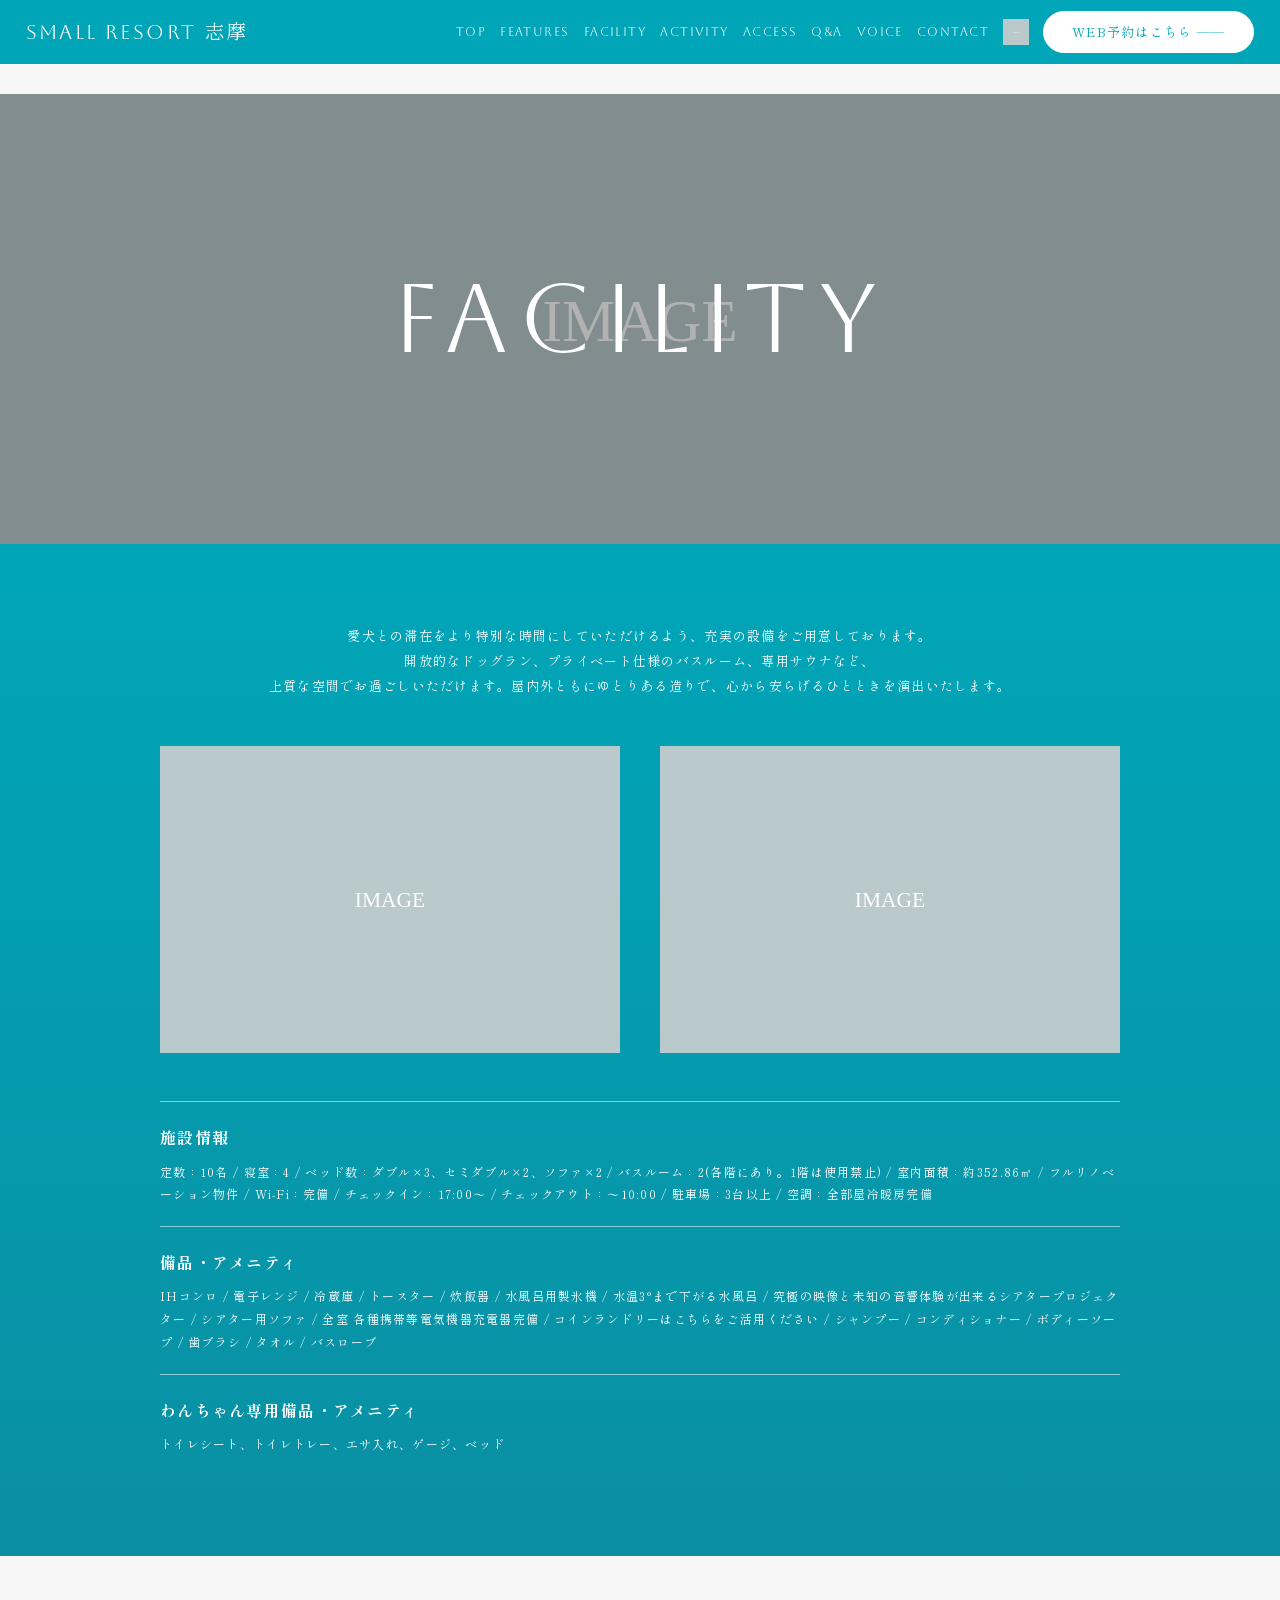
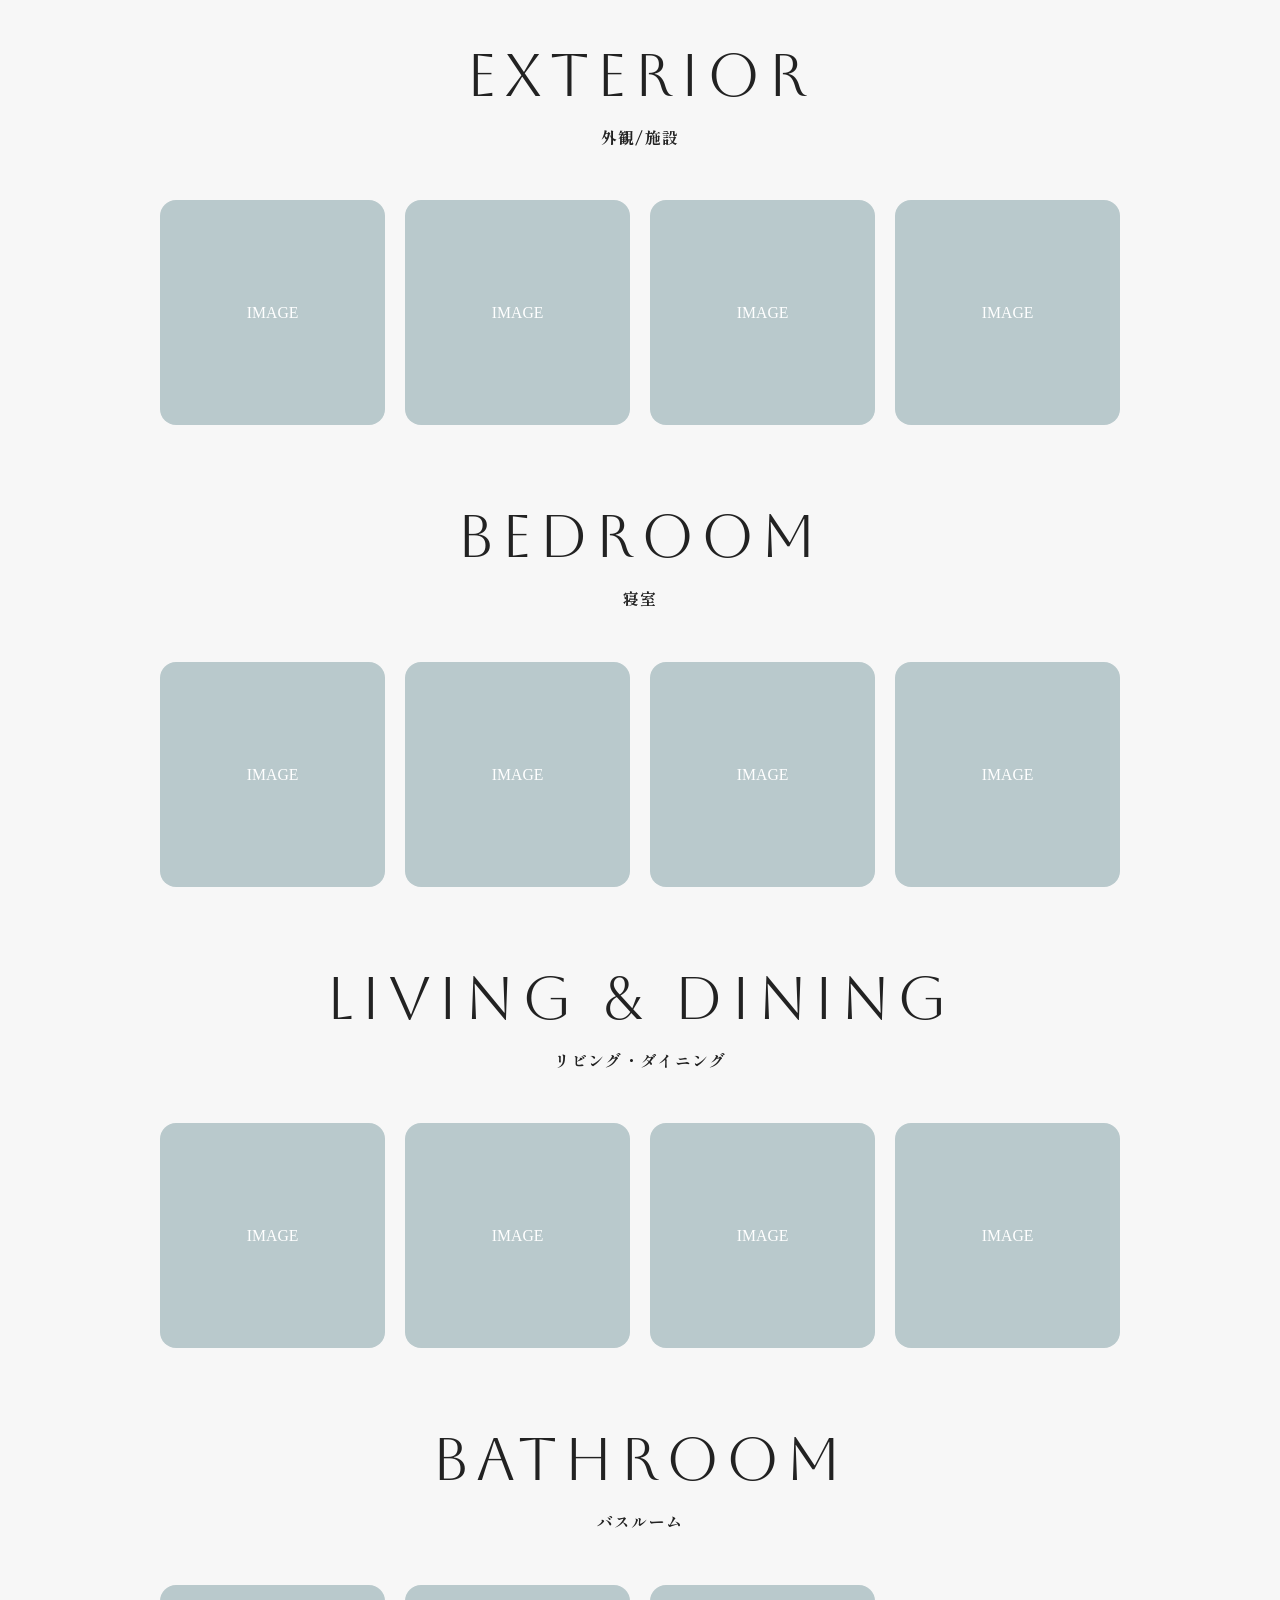
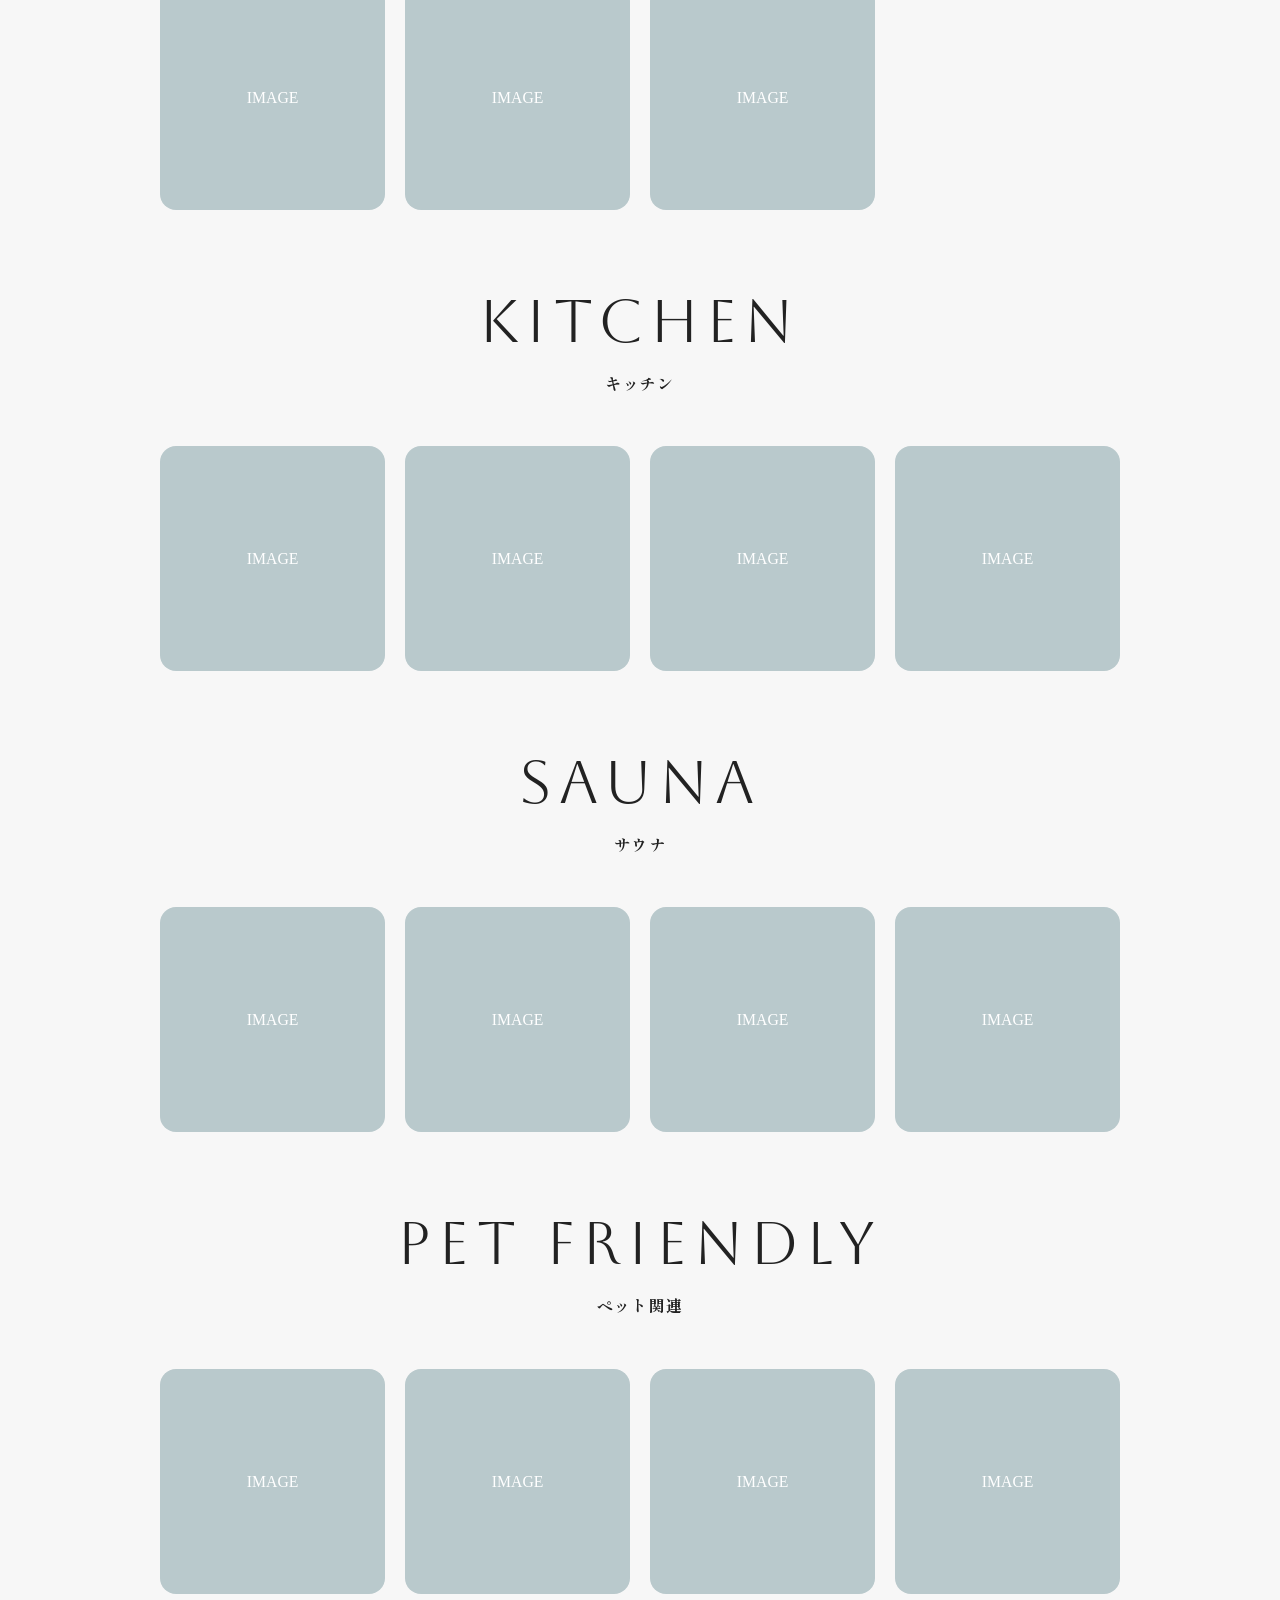
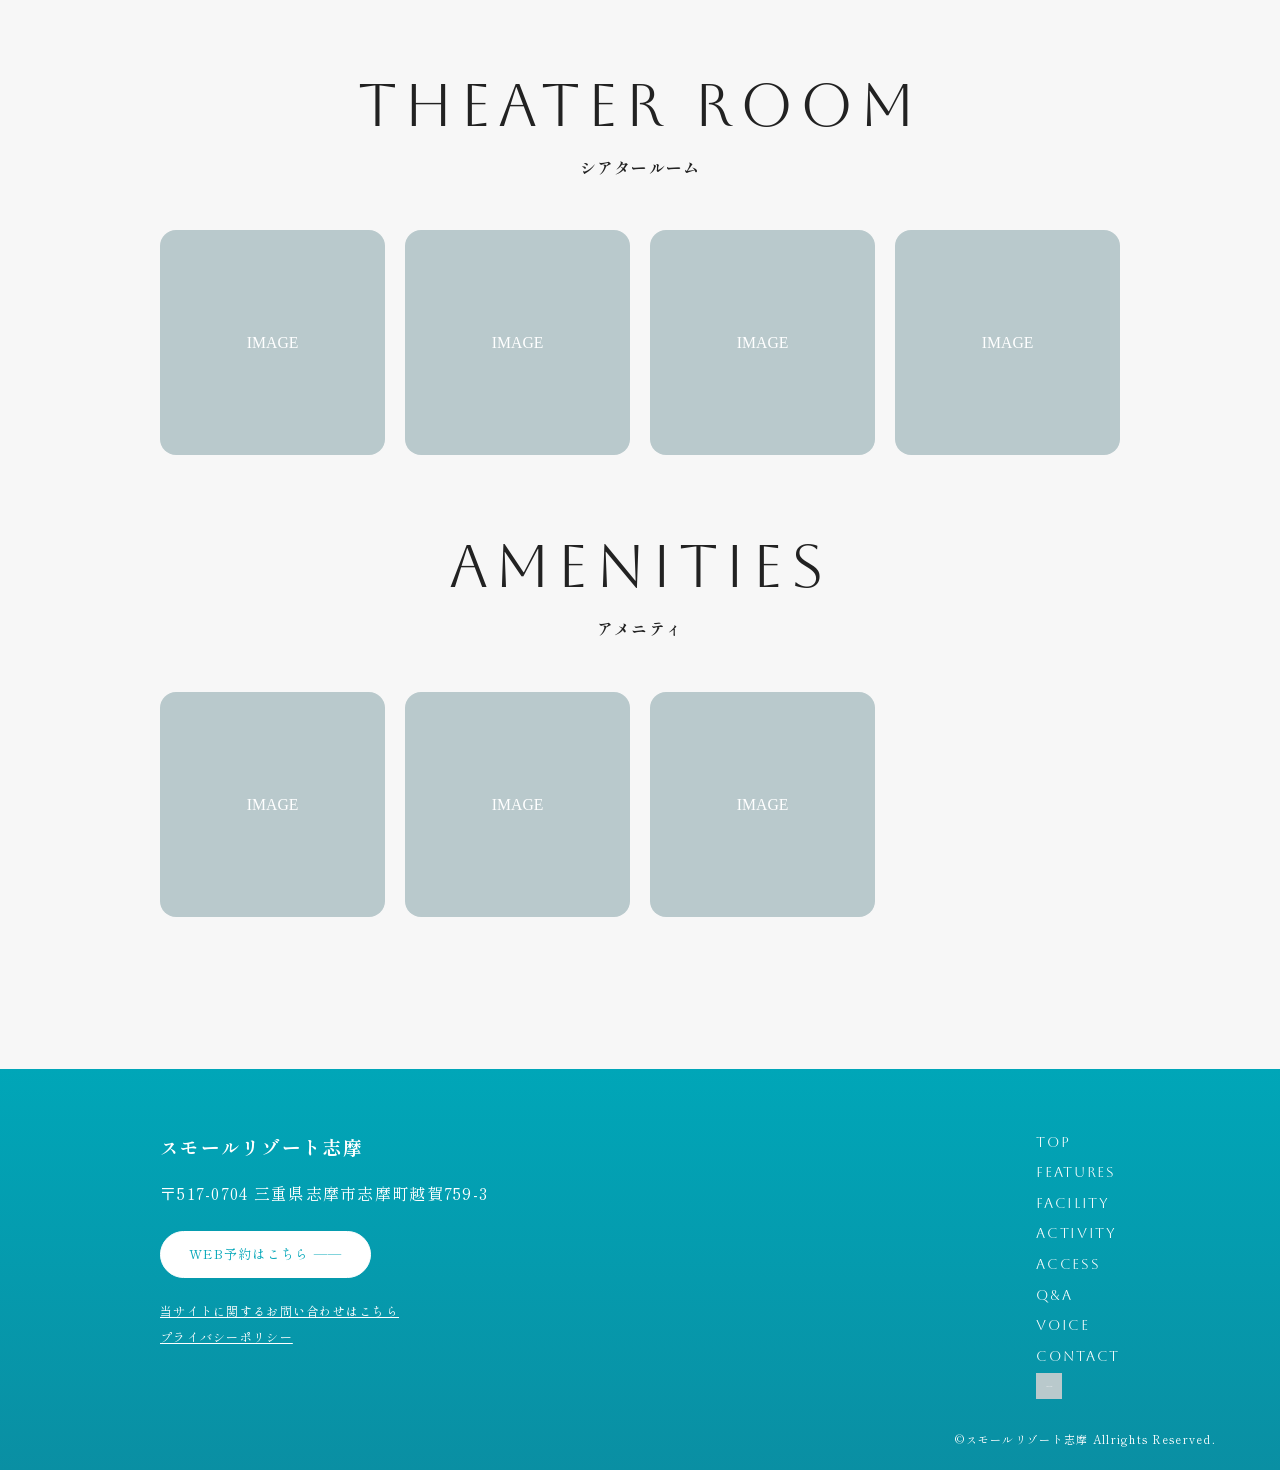
==== facility.html @ a9dbdffe "Add files via upload" ====
<!DOCTYPE html><html lang="ja"><head><meta charset="UTF-8"><meta name="viewport" content="width=device-width,initial-scale=1"><title>FACILITY | Small Resort 志摩</title>Small Resort 志摩</title><link href="https://fonts.googleapis.com/css2?family=Aboreto&family=Shippori+Mincho:wght@400;700&display=swap" rel="stylesheet"><link rel="stylesheet" href="style.css"></head><body data-zoom>
<section class="hero"><img src="img/fac-hero.jpg" alt=""><h1 class="en">FACILITY</h1></section>
<section class="teal"><div class="w"><p style="text-align:center;font-size:13px">愛犬との滞在をより特別な時間にしていただけるよう、充実の設備をご用意しております。<br>開放的なドッグラン、プライベート仕様のバスルーム、専用サウナなど、<br>上質な空間でお過ごしいただけます。屋内外ともにゆとりある造りで、心から安らげるひとときを演出いたします。</p><div class="feat"><img src="img/plan.jpg" alt=""><img src="img/bldg.jpg" alt=""></div>
<div class="info"><h3>施設情報</h3>定数：10名 / 寝室：4 / ベッド数：ダブル×3、セミダブル×2、ソファ×2  / バスルーム：2(各階にあり。1階は使用禁止) / 室内面積：約352.86㎡ / フルリノベーション物件 / Wi-Fi：完備 / チェックイン：17:00～ / チェックアウト：～10:00 / 駐車場：3台以上 / 空調：全部屋冷暖房完備</div>
<div class="info"><h3>備品・アメニティ</h3>IHコンロ / 電子レンジ / 冷蔵庫 / トースター / 炊飯器 / 水風呂用製氷機 / 水温3°まで下がる水風呂 / 究極の映像と未知の音響体験が出来るシアタープロジェクター / シアター用ソファ / 全室 各種携帯等電気機器充電器完備 / コインランドリーはこちらをご活用ください / シャンプー / コンディショナー / ボディーソープ / 歯ブラシ / タオル / バスローブ</div>
<div class="info"><h3>わんちゃん専用備品・アメニティ</h3>トイレシート、トイレトレー、エサ入れ、ゲージ、ベッド</div></div></section>
<section class="pad"><div class="w">
<h2 class="h2 en">EXTERIOR</h2><p class="sub">外観/施設</p><div class="g">
<img src="img/g1-1.jpg" alt="">
<img src="img/g1-2.jpg" alt="">
<img src="img/g1-3.jpg" alt="">
<img src="img/g1-4.jpg" alt=""></div>
<h2 class="h2 en">BEDROOM</h2><p class="sub">寝室</p><div class="g">
<img src="img/g2-1.jpg" alt="">
<img src="img/g2-2.jpg" alt="">
<img src="img/g2-3.jpg" alt="">
<img src="img/g2-4.jpg" alt=""></div>
<h2 class="h2 en">LIVING &amp; DINING</h2><p class="sub">リビング・ダイニング</p><div class="g">
<img src="img/g3-1.jpg" alt="">
<img src="img/g3-2.jpg" alt="">
<img src="img/g3-3.jpg" alt="">
<img src="img/g3-4.jpg" alt=""></div>
<h2 class="h2 en">BATHROOM</h2><p class="sub">バスルーム</p><div class="g">
<img src="img/g4-1.jpg" alt="">
<img src="img/g4-2.jpg" alt="">
<img src="img/g4-3.jpg" alt="">
</div>
<h2 class="h2 en">KITCHEN</h2><p class="sub">キッチン</p><div class="g">
<img src="img/g5-1.jpg" alt="">
<img src="img/g5-2.jpg" alt="">
<img src="img/g5-3.jpg" alt="">
<img src="img/g5-4.jpg" alt=""></div>
<h2 class="h2 en">SAUNA</h2><p class="sub">サウナ</p><div class="g">
<img src="img/g6-1.jpg" alt="">
<img src="img/g6-2.jpg" alt="">
<img src="img/g6-3.jpg" alt="">
<img src="img/g6-4.jpg" alt=""></div>
<h2 class="h2 en">PET FRIENDLY</h2><p class="sub">ペット関連</p><div class="g">
<img src="img/g7-1.jpg" alt="">
<img src="img/g7-2.jpg" alt="">
<img src="img/g7-3.jpg" alt="">
<img src="img/g7-4.jpg" alt=""></div>
<h2 class="h2 en">THEATER ROOM</h2><p class="sub">シアタールーム</p><div class="g">
<img src="img/g8-1.jpg" alt="">
<img src="img/g8-2.jpg" alt="">
<img src="img/g8-3.jpg" alt="">
<img src="img/g8-4.jpg" alt=""></div>
<h2 class="h2 en">AMENITIES</h2><p class="sub">アメニティ</p><div class="g">
<img src="img/g9-1.jpg" alt="">
<img src="img/g9-2.jpg" alt="">
<img src="img/g9-3.jpg" alt="">
</div>
</div></section><script src="script.js"></script></body></html>
---- style.css ----
:root{--c:#00a6b8;--d:#0a8fa3}
*{box-sizing:border-box;margin:0}
body{font-family:'Shippori Mincho','Noto Serif JP',serif;color:#222;background:#f7f7f7;line-height:1.9;letter-spacing:.08em}
img,video,iframe{max-width:100%;display:block}a{color:inherit}
.en{font-family:'Aboreto','Shippori Mincho',serif;font-weight:400;letter-spacing:.12em}
header{position:fixed;top:0;left:0;right:0;z-index:50;height:64px;background:var(--c);color:#fff;display:flex;align-items:center;padding:0 2vw}
.logo{font-size:20px;text-decoration:none}
header nav{margin-left:auto}nav{display:flex;gap:14px;align-items:center;font-size:12px}.logo{white-space:nowrap}.hb{white-space:nowrap}nav a{text-decoration:none}
.btn{display:inline-block;background:#fff;color:var(--c);border:1px solid #fff;border-radius:30px;padding:8px 28px;font-size:13px;text-decoration:none;cursor:pointer;font-family:inherit}
.btn.o{background:none;color:#fff}.btn.t{background:none;color:var(--c);border-color:var(--c)}
.burger{display:none;position:relative;width:32px;height:32px;padding:0;background:none;border:0;cursor:pointer}.burger i{position:absolute;left:4px;right:4px;height:1px;background:#fff}.burger i:nth-child(1){top:9px}.burger i:nth-child(2){top:15px}.burger i:nth-child(3){top:21px}.ig img{width:26px;height:26px;object-fit:cover;display:block}
.hero{height:50vh;min-height:280px;position:relative;margin-top:64px;display:grid;place-items:center;color:#fff;overflow:hidden}
.top .hero{height:calc(100vh - 64px)}
.hero img,.hero video{position:absolute;inset:0;width:100%;height:100%;object-fit:cover;filter:brightness(.7)}
.hero h1{position:relative;font-size:clamp(40px,8vw,96px);font-weight:400;text-align:center}
.teal{background:linear-gradient(var(--c),var(--d));color:#fff;padding:80px 5vw}
.w{max-width:960px;margin:0 auto}.pad{padding:80px 5vw}
.band{position:relative;height:clamp(160px,25vw,300px);display:grid;place-items:center;color:#fff;overflow:hidden;background:#555}.band img{position:absolute;inset:0;width:100%;height:100%;object-fit:cover;filter:brightness(.6)}.band h2{position:relative}.lead{text-align:center;font-size:13px;margin-bottom:48px}.sp{display:none}.h2{text-align:center;font-size:clamp(32px,5vw,60px);font-weight:400;line-height:1.3}
.sub{text-align:center;margin:8px 0 48px;font-weight:700}
.card{background:#fff;color:#222;border-radius:16px;padding:40px}
.feat{display:flex;gap:40px;align-items:center;margin:48px 0}.feat:nth-child(even){flex-direction:row-reverse}
.feat>*{flex:1;min-width:0}.feat>img{width:100%;height:auto}.feat{gap:clamp(20px,4vw,40px)}.feat h3{font-size:22px;margin-bottom:8px}.feat p{font-size:13px;margin-bottom:12px}
.sl{position:relative;overflow:hidden;border-radius:12px;flex:1.3!important}
.tr{display:flex;transition:transform .5s}.tr img{min-width:100%;aspect-ratio:3/2;object-fit:cover}
.sl button{position:absolute;top:50%;transform:translateY(-50%);background:#fff9;border:0;width:32px;height:32px;border-radius:50%;cursor:pointer}
.sl .p{left:8px}.sl .n{right:8px}
.dots{position:absolute;bottom:8px;width:100%;text-align:center}.dots i{display:inline-block;width:8px;height:8px;margin:0 3px;border-radius:50%;background:#fff8}.dots i.on{background:#fff}
.g{display:grid;grid-template-columns:repeat(4,1fr);gap:20px;margin:24px 0 72px}
.g img{width:100%;aspect-ratio:1;object-fit:cover;border-radius:16px;cursor:zoom-in}
.g.x3{grid-template-columns:repeat(3,1fr);max-width:720px;margin-inline:auto}
.map iframe{width:100%;height:340px;border:0;border-radius:16px}
.info{border-top:1px solid #fff8;padding:20px 0;font-size:12px}.info h3{font-size:16px;margin-bottom:8px}
.steps .feat{margin:24px 0}.steps .im{display:flex;gap:20px}.steps .im{min-width:0}.steps .im img{width:50%;min-width:0;aspect-ratio:4/5;object-fit:cover;border-radius:16px}
.arrow{width:80px;height:24px;background:#333;margin:0 auto;clip-path:polygon(0 0,100% 0,50% 100%)}
details{background:#fff;padding:14px 20px;margin-bottom:12px;font-size:13px}summary{cursor:pointer;font-weight:700}
.voice{display:grid;grid-template-columns:1fr 1fr;gap:20px;max-width:960px;margin:auto}
.voice .card{display:flex;gap:16px;padding:24px;font-size:12px}.voice b{display:block;font-size:14px}
.ava{width:56px;height:56px;min-width:56px;border-radius:50%;object-fit:cover;background:#cde}
form{max-width:640px;margin:auto}label{display:block;font-size:13px;margin-top:16px}label em{color:#e33;font-style:normal}
input,textarea{width:100%;padding:10px;border:0;background:#fff;font:inherit}textarea{height:140px}
#msg{text-align:center;margin-top:16px}
footer{background:linear-gradient(var(--c),var(--d));color:#fff;padding:60px 5vw 20px}
footer .w{display:flex;justify-content:space-between;gap:40px;flex-wrap:wrap}footer nav{flex-direction:column;align-items:flex-start;gap:4px;font-size:14px}
footer h3{margin-bottom:12px}footer p{margin:0 0 20px;line-height:2.2}footer small{display:block;text-align:right;margin-top:30px;font-size:11px}
#lb{position:fixed;inset:0;background:#000d;display:none;place-items:center;z-index:99;cursor:zoom-out}#lb.on{display:grid}#lb img{max-height:90vh;max-width:90vw}
.note{font-size:11px;text-align:center;color:#666;margin-top:32px;line-height:1.8}.pp h2{font-size:22px;margin-top:32px}.pp p{font-size:14px}
@media(max-width:1100px){header nav{display:none}.burger{display:block;margin-left:auto}.hb{display:none}header nav.on{display:flex;position:fixed;top:64px;left:0;right:0;flex-direction:column;background:var(--c);padding:24px;margin:0}header nav.on .mb{display:inline-block}}
@media(max-width:768px){.feat,.feat:nth-child(even){flex-direction:column;align-items:stretch;gap:20px;text-align:left}.g,.g.x3{grid-template-columns:repeat(2,1fr)}.voice{grid-template-columns:1fr}.card{padding:24px}.sp{display:block}.steps .im{flex-direction:row;gap:10px}.steps .im img{width:calc(50% - 5px)}}
/* ===== アニメーション ===== */
/* ボタン: 左から色が流れて反転 */
.btn,.btn.t,.btn.o{background-image:linear-gradient(var(--c),var(--c));background-repeat:no-repeat;background-position:left center;background-size:0 100%;transition:background-size .4s ease,color .4s ease}
.btn.o{background-image:linear-gradient(#fff,#fff)}
.btn:hover,.btn.t:hover{background-size:100% 100%;color:#fff}
.btn.o:hover{background-size:100% 100%;color:var(--c)}
nav a{transition:opacity .3s}nav a:hover{opacity:.6}
.g img{transition:opacity .3s}.g img:hover{opacity:.8}
/* スクロールでフェードイン(JSが .fi を付与) */
.fi{opacity:0;transform:translateY(28px);transition:opacity .9s ease,transform .9s ease}
.fi.in{opacity:1;transform:none}
@keyframes up{from{opacity:0;transform:translateY(24px)}to{opacity:1;transform:none}}
.hero h1{animation:up 1.4s ease .3s both}
@media(prefers-reduced-motion:reduce){.fi{opacity:1;transform:none;transition:none}.hero h1{animation:none}.btn{transition:none}}
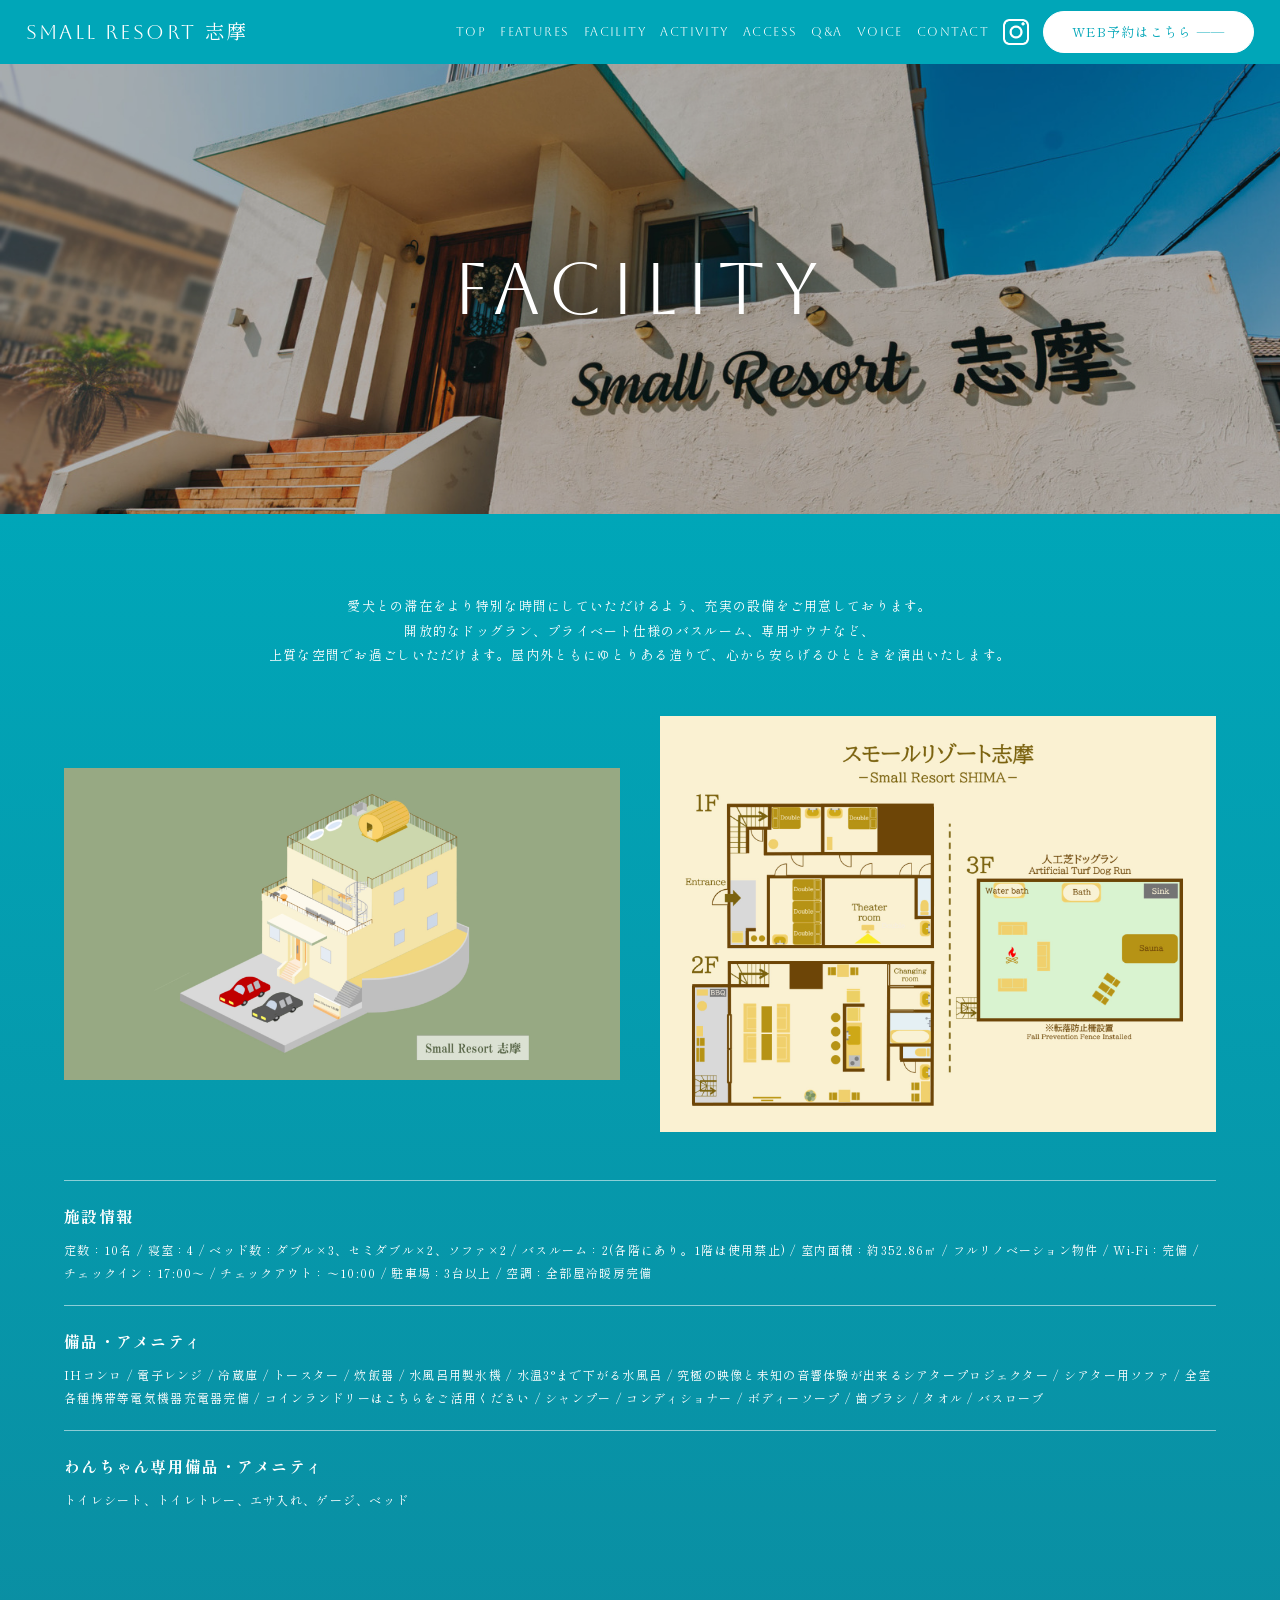
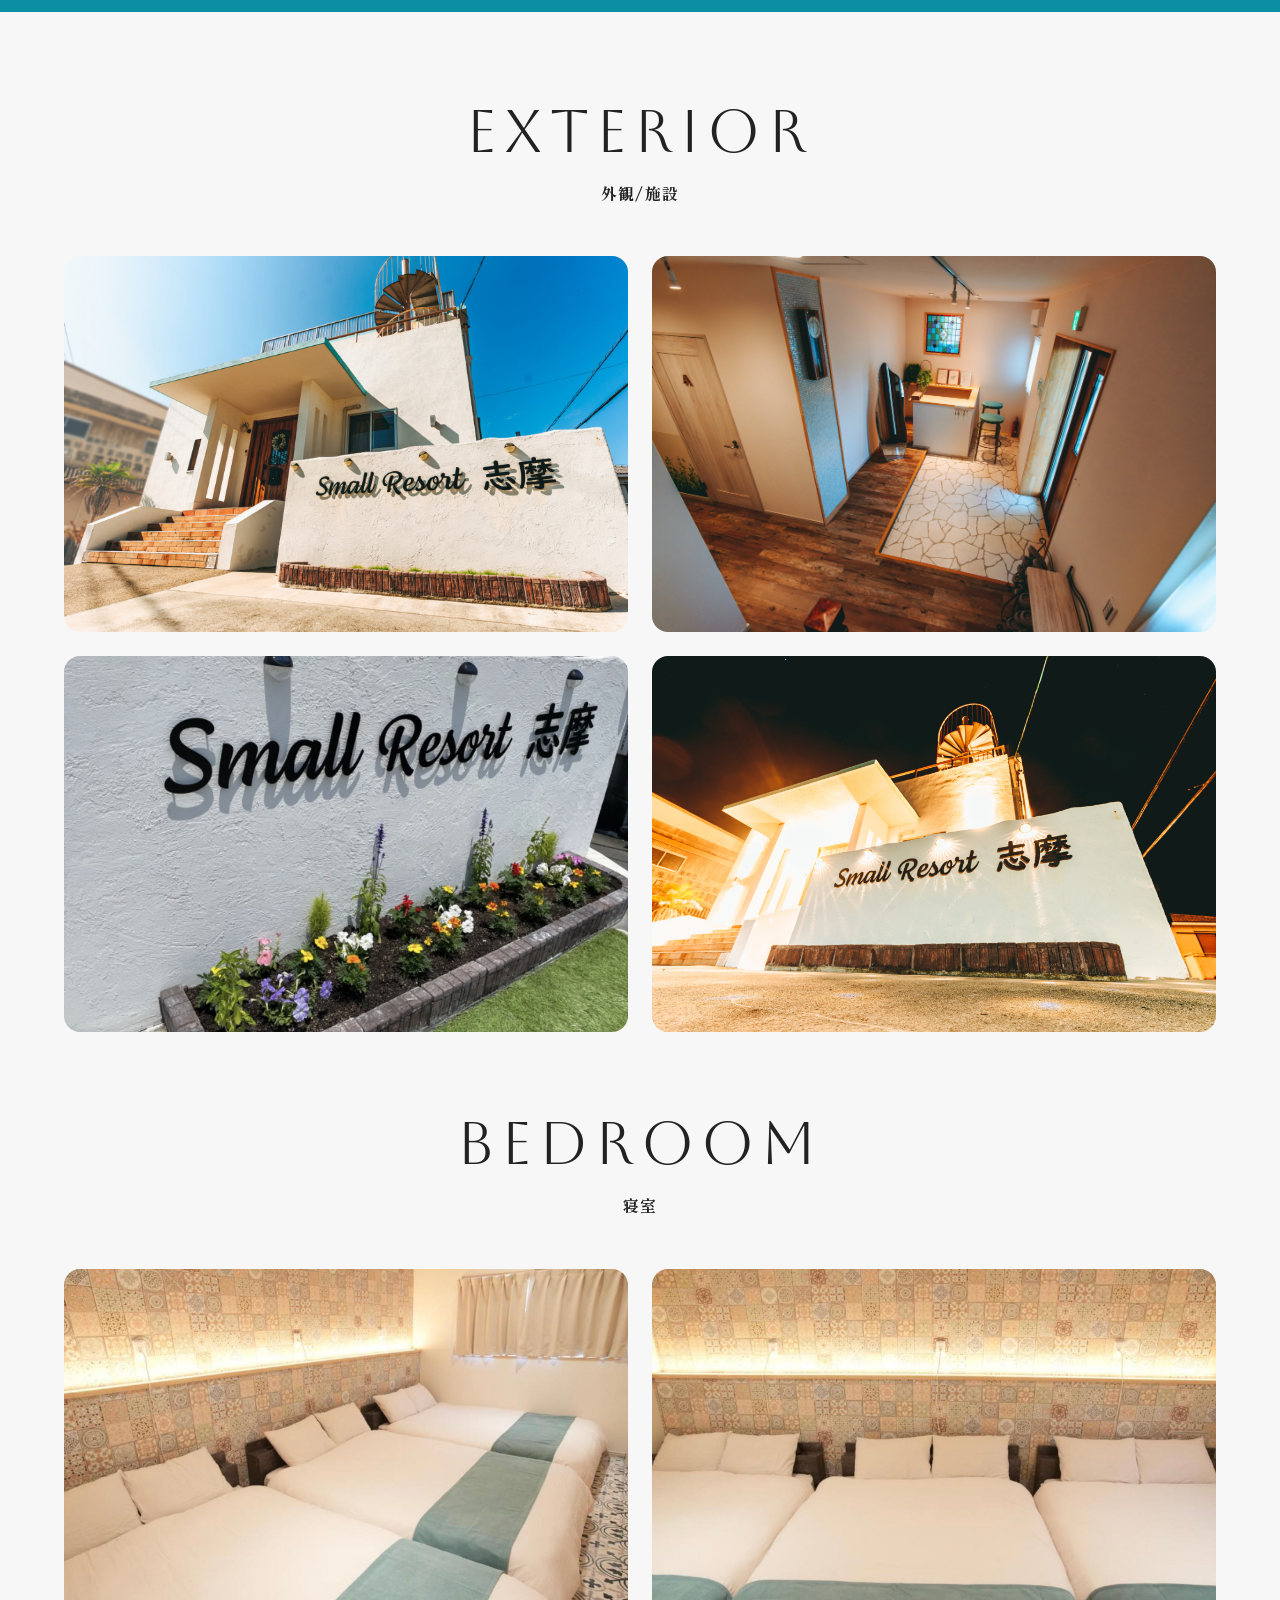
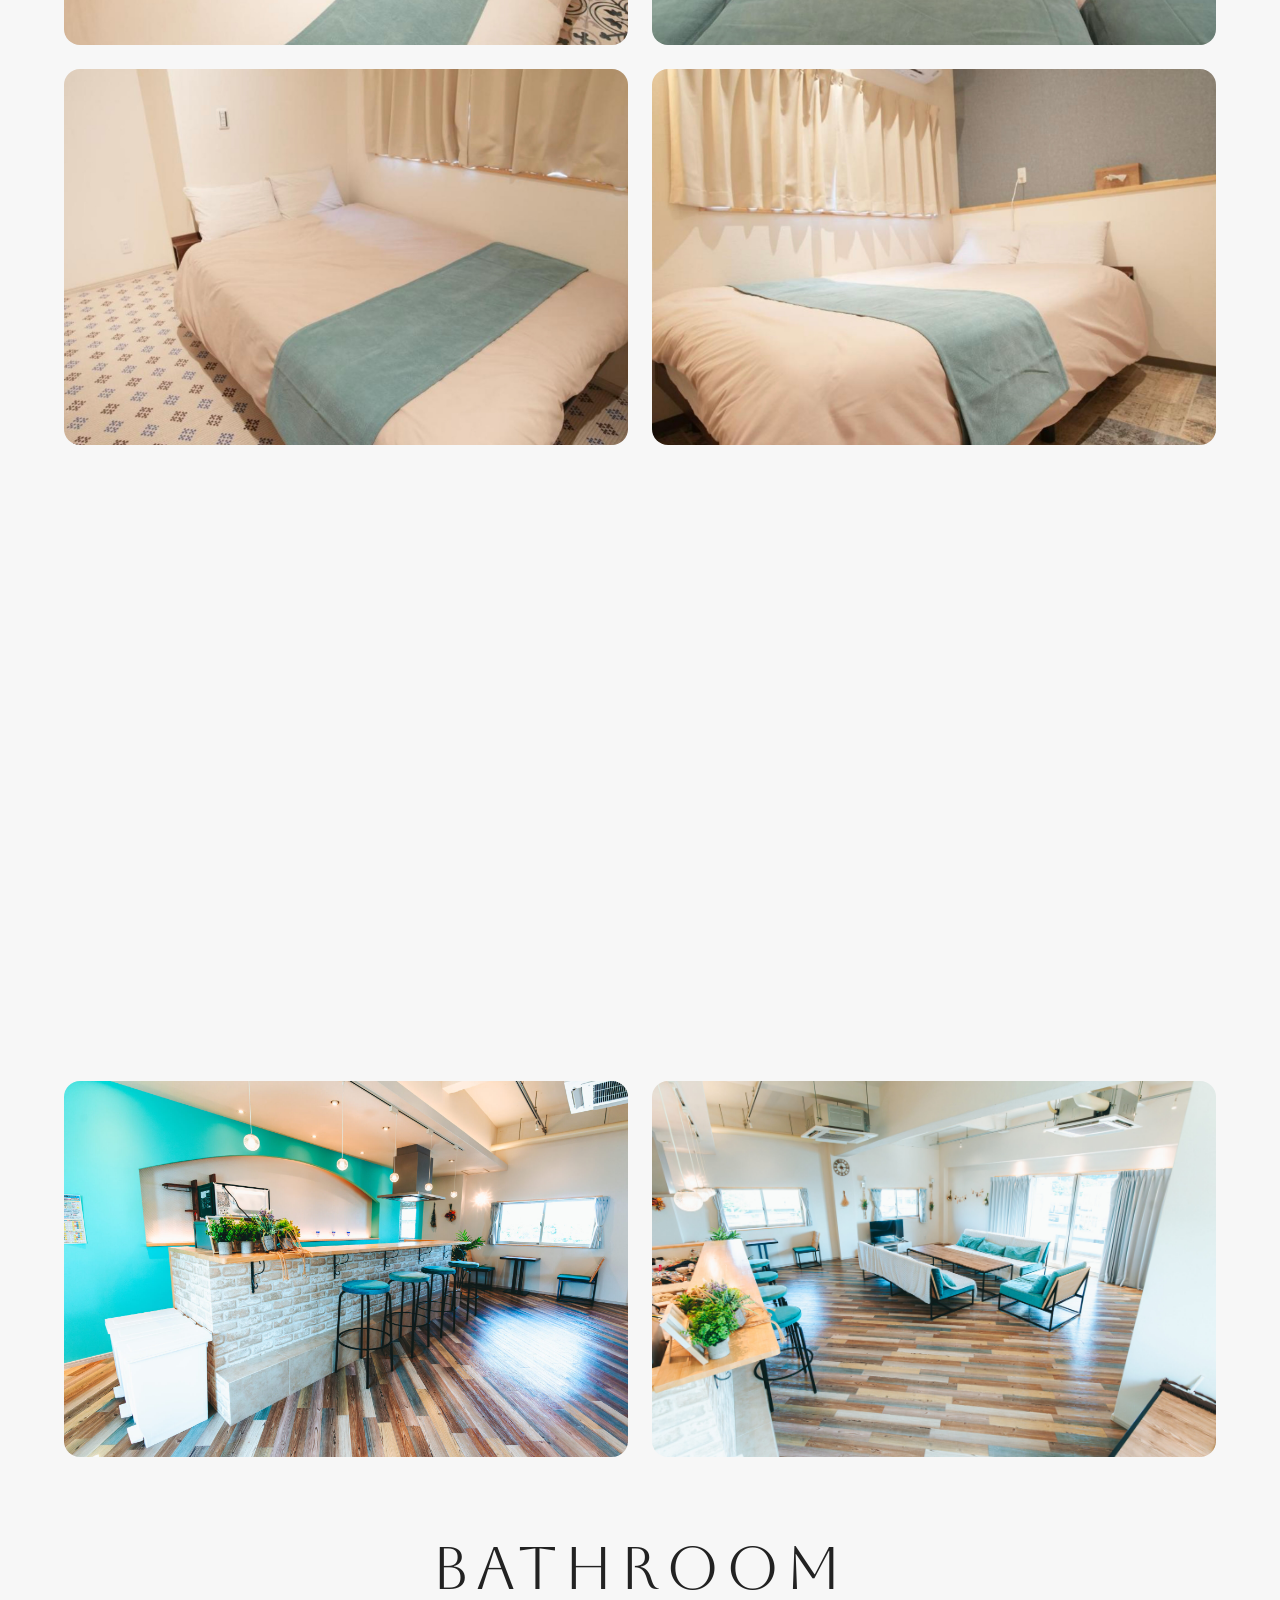
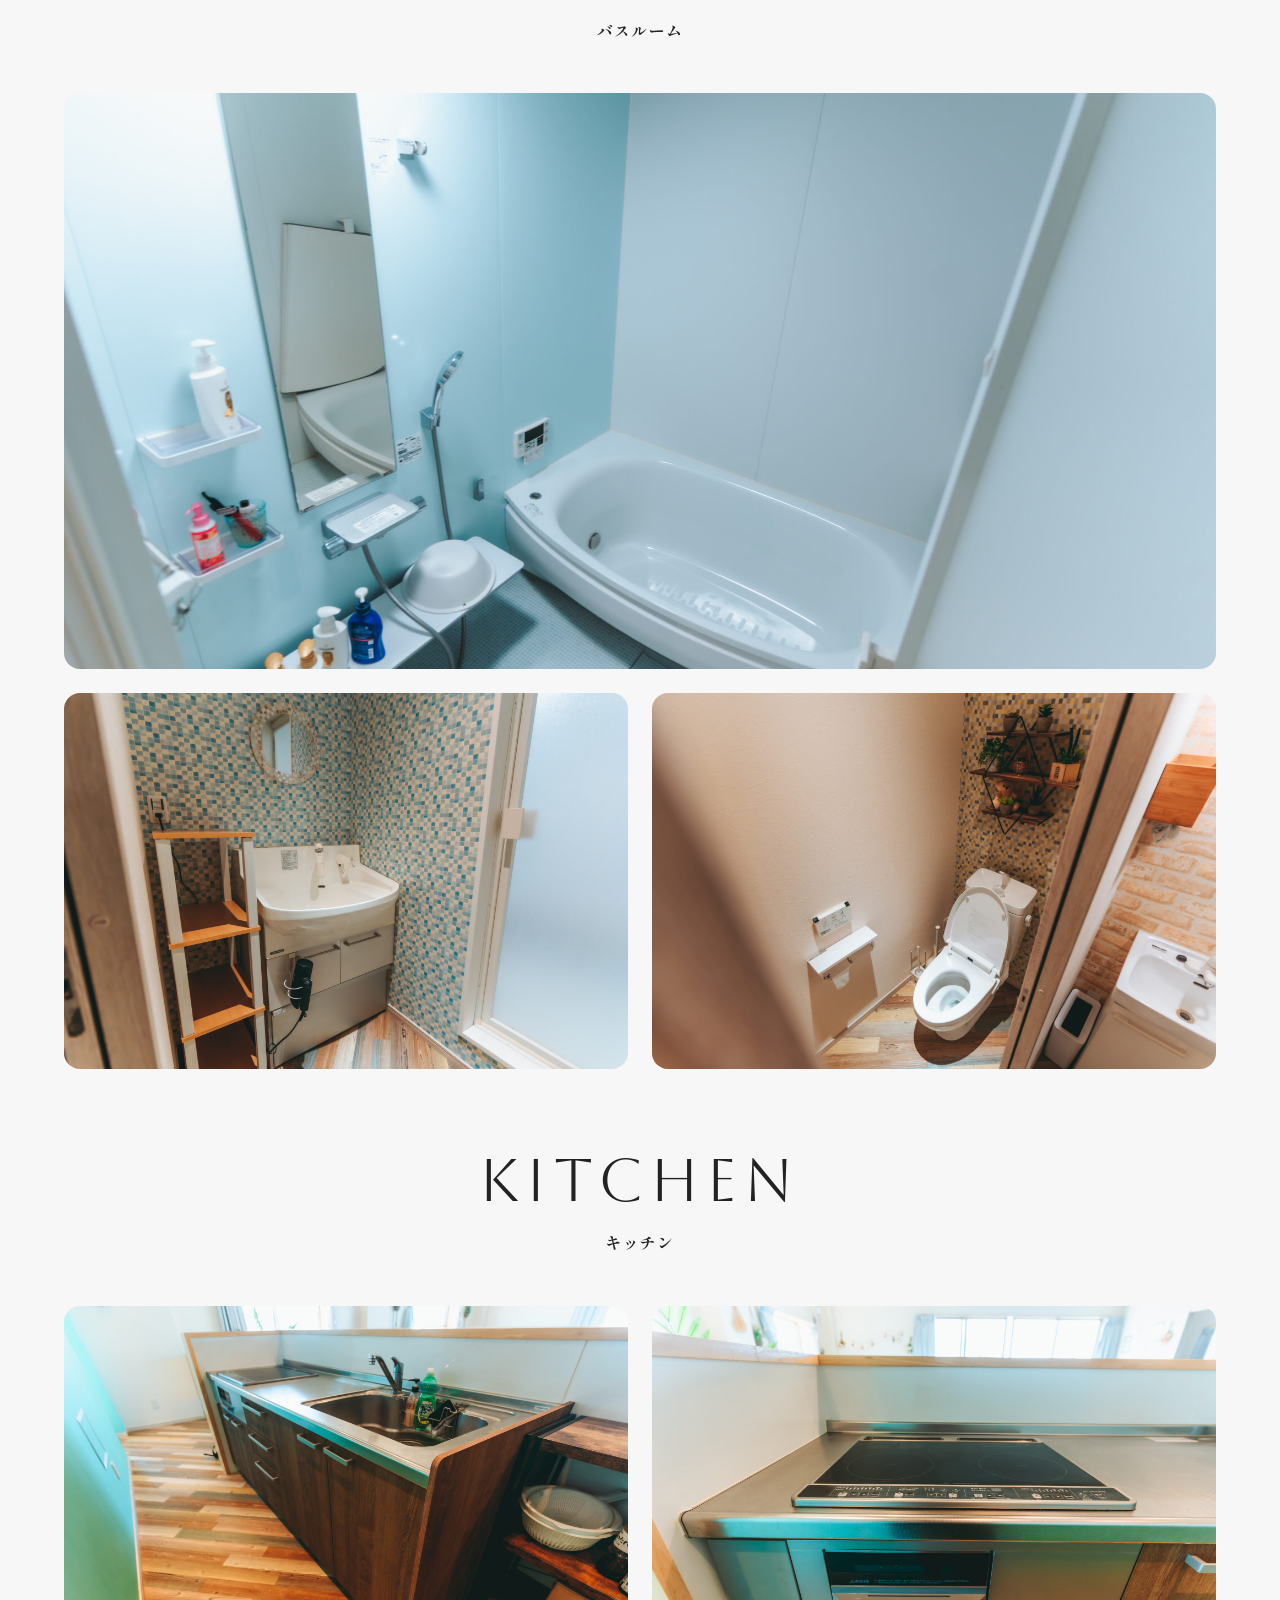
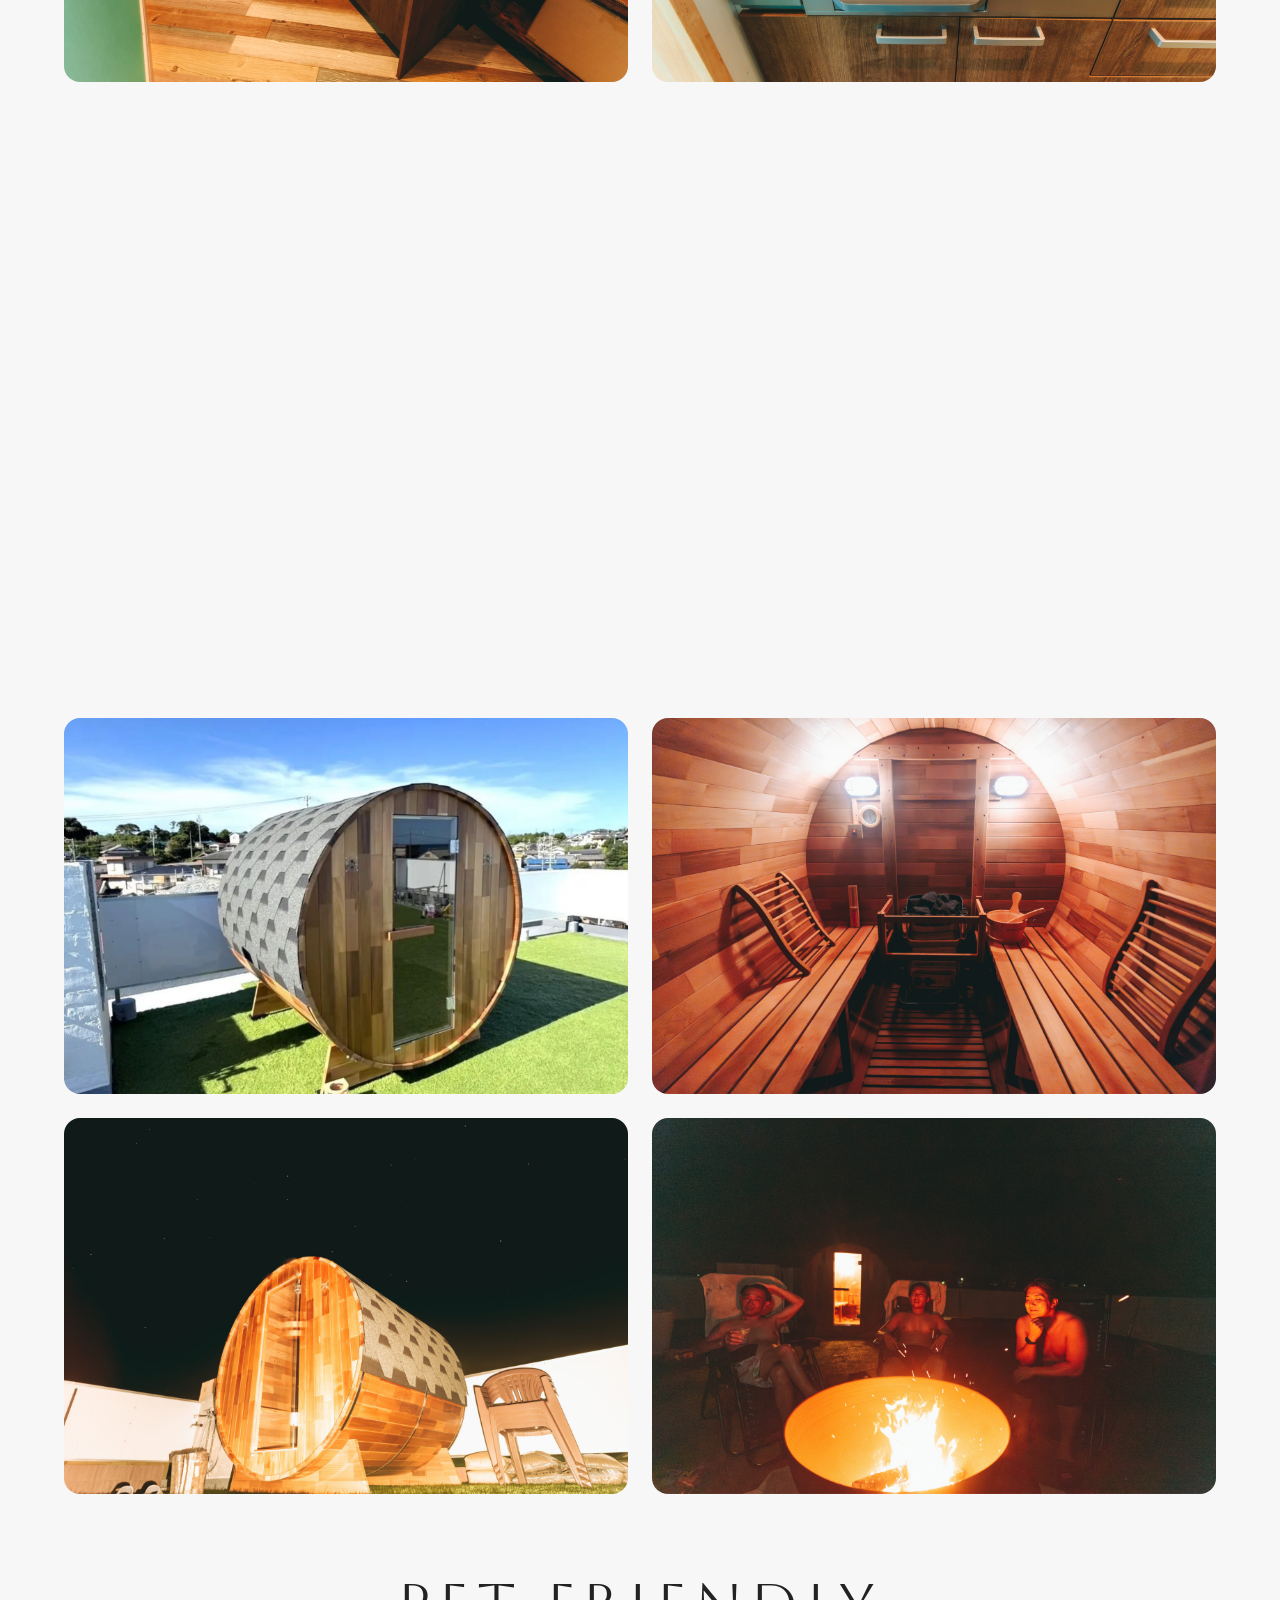
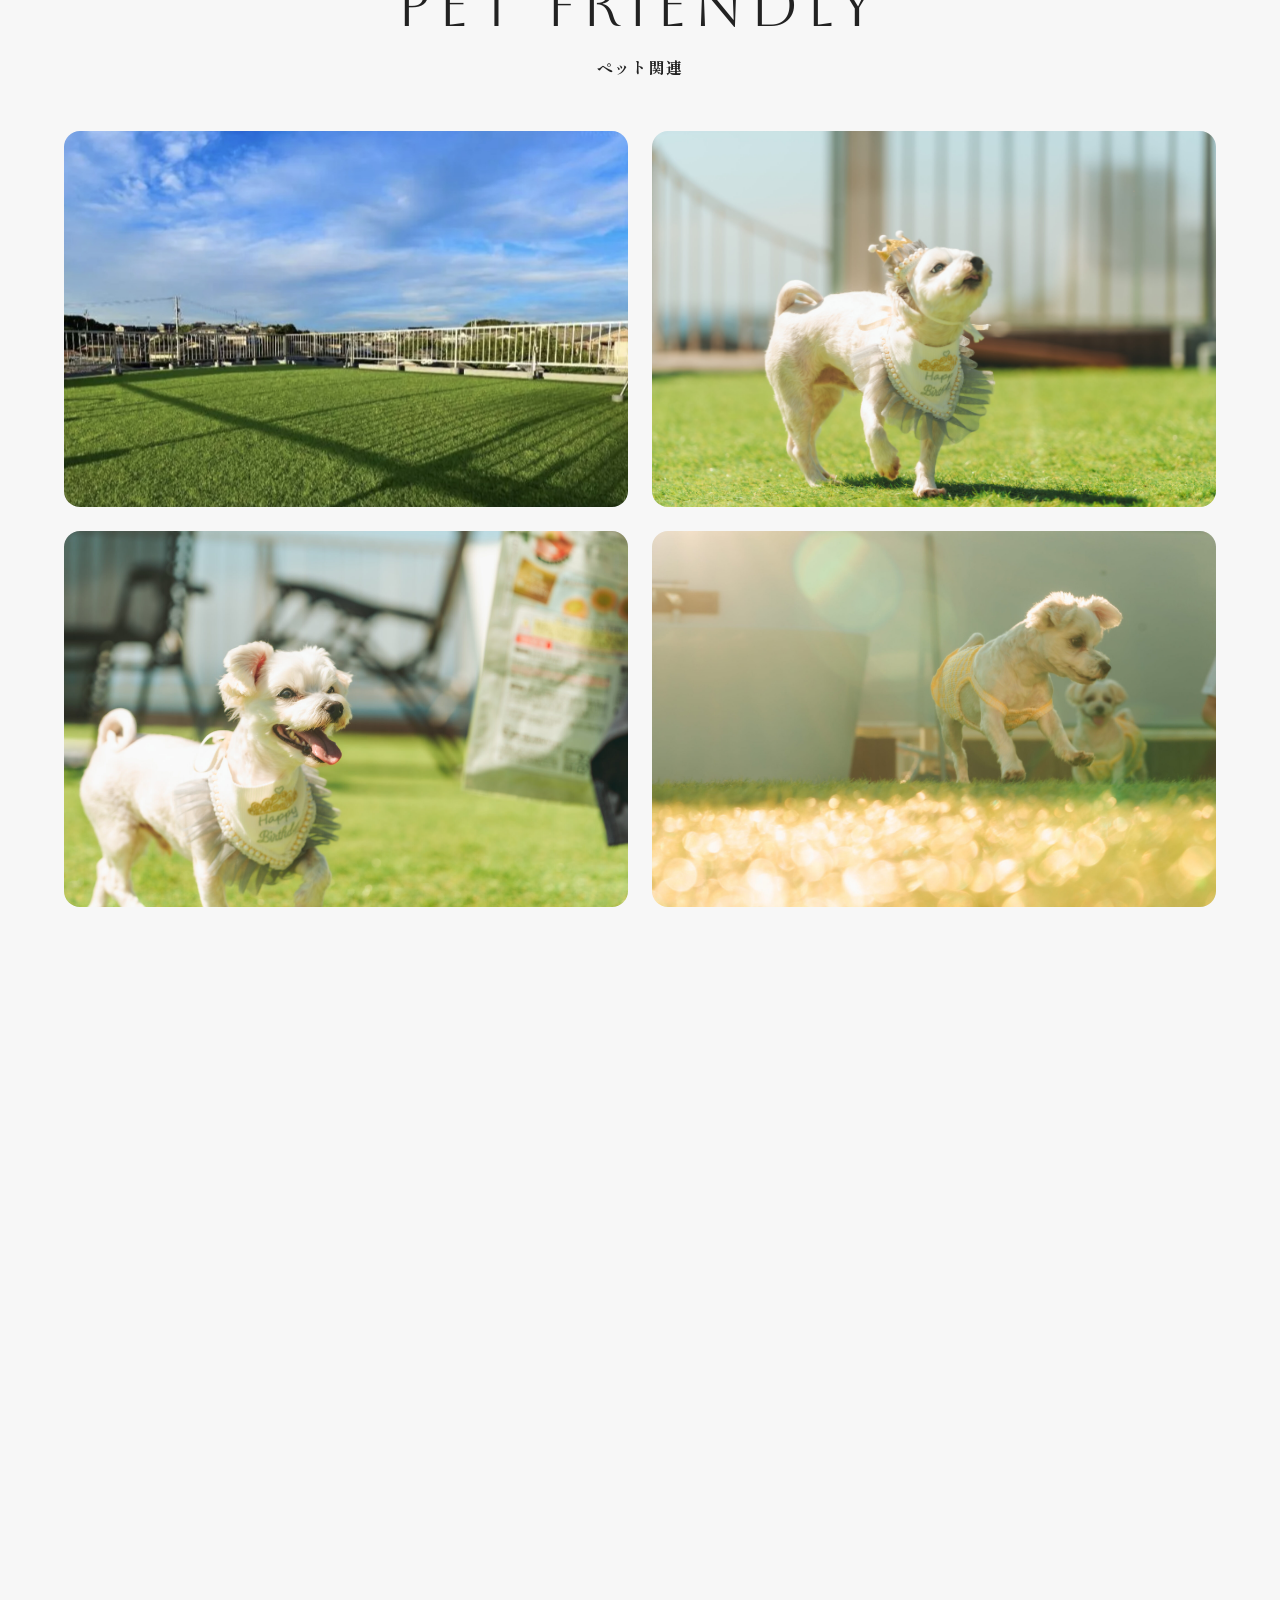
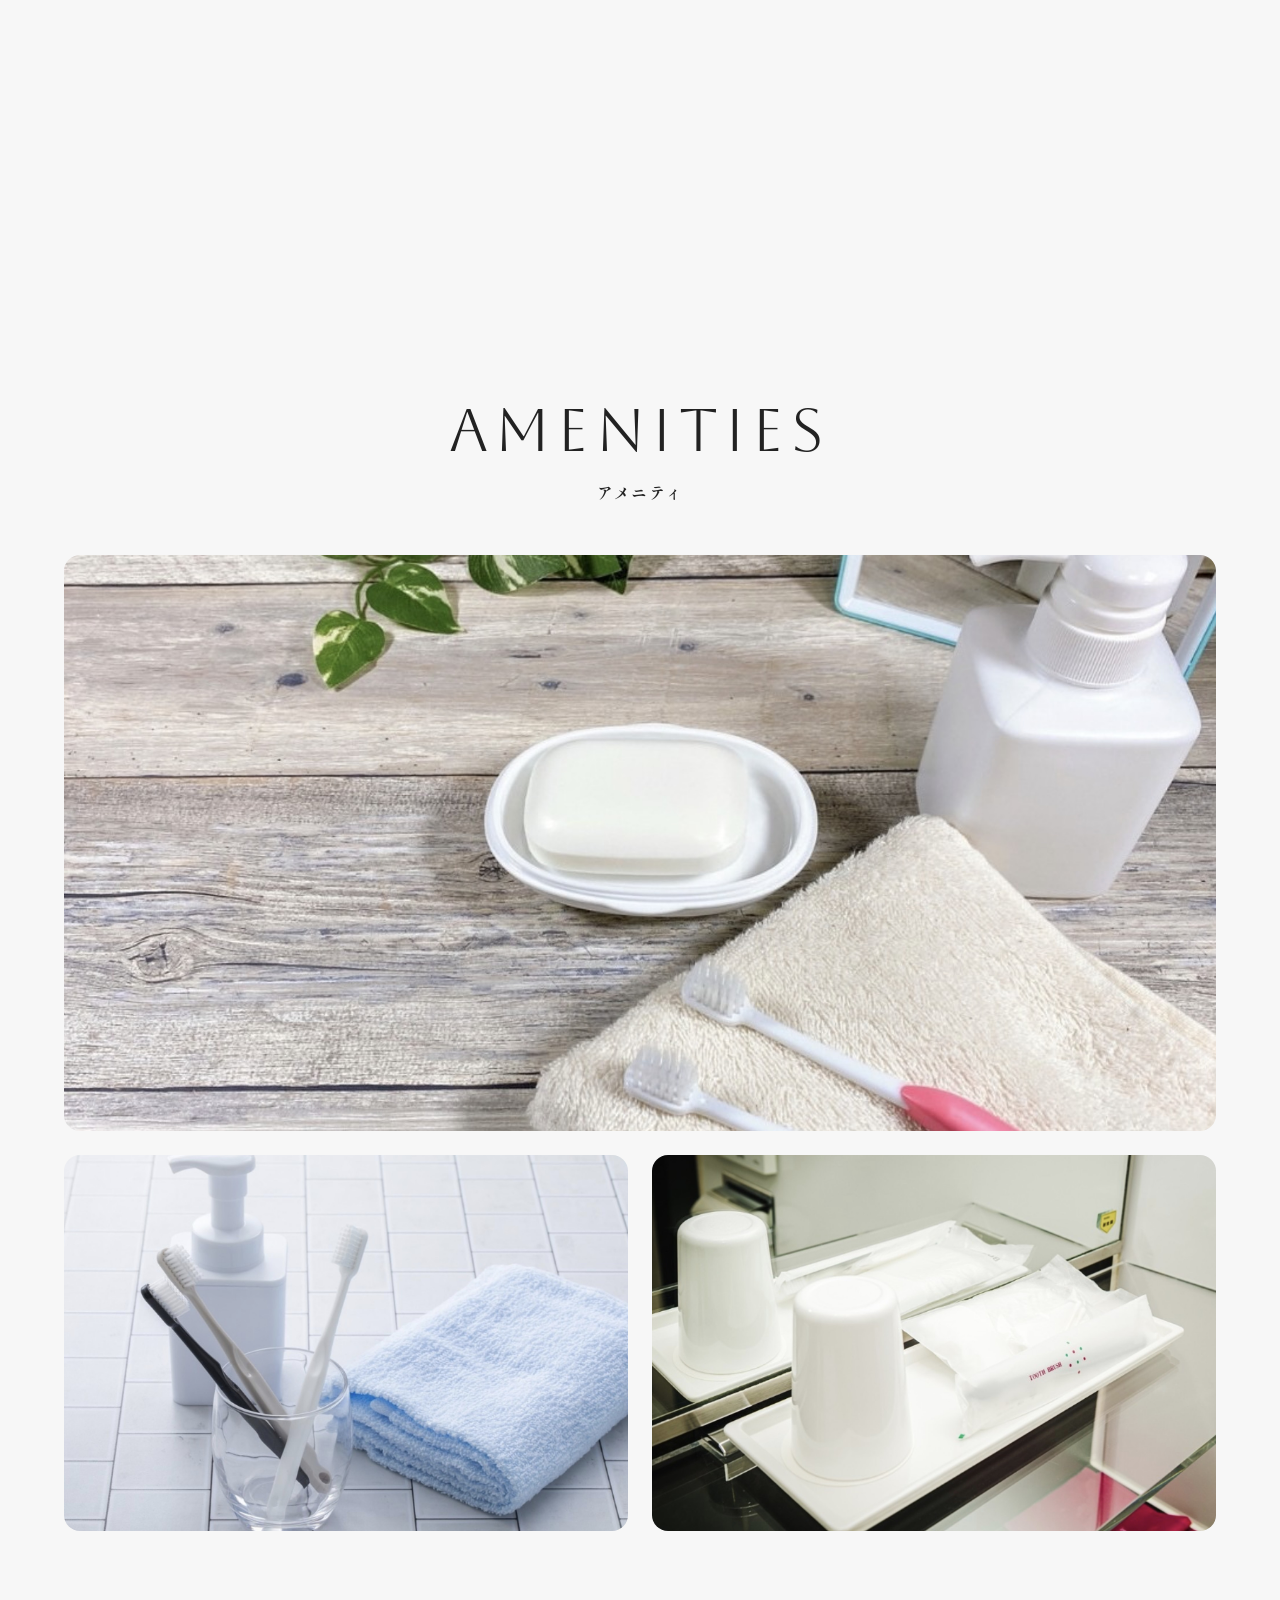
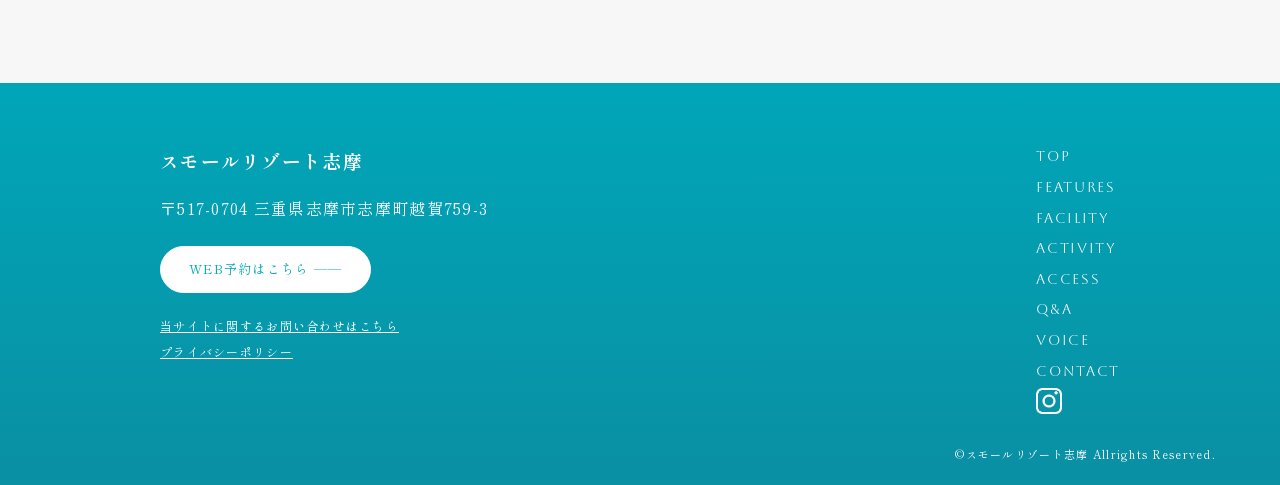
==== commit afdbdf84: "Add files via upload" ====
--- a/facility.html
+++ b/facility.html
@@ -1,4 +1,4 @@
-<!DOCTYPE html><html lang="ja"><head><meta charset="UTF-8"><meta name="viewport" content="width=device-width,initial-scale=1"><title>FACILITY | Small Resort 志摩</title>Small Resort 志摩</title><link href="https://fonts.googleapis.com/css2?family=Aboreto&family=Shippori+Mincho:wght@400;700&display=swap" rel="stylesheet"><link rel="stylesheet" href="style.css"></head><body data-zoom>
+<!DOCTYPE html><html lang="ja"><head><meta charset="UTF-8"><meta name="viewport" content="width=device-width,initial-scale=1"><title>FACILITY | Small Resort 志摩</title><link href="https://fonts.googleapis.com/css2?family=Aboreto&family=Shippori+Mincho:wght@400;700&display=swap" rel="stylesheet"><link rel="stylesheet" href="style.css"></head><body data-zoom>
 <section class="hero"><img src="img/fac-hero.jpg" alt=""><h1 class="en">FACILITY</h1></section>
 <section class="teal"><div class="w"><p style="text-align:center;font-size:13px">愛犬との滞在をより特別な時間にしていただけるよう、充実の設備をご用意しております。<br>開放的なドッグラン、プライベート仕様のバスルーム、専用サウナなど、<br>上質な空間でお過ごしいただけます。屋内外ともにゆとりある造りで、心から安らげるひとときを演出いたします。</p><div class="feat"><img src="img/plan.jpg" alt=""><img src="img/bldg.jpg" alt=""></div>
 <div class="info"><h3>施設情報</h3>定数：10名 / 寝室：4 / ベッド数：ダブル×3、セミダブル×2、ソファ×2  / バスルーム：2(各階にあり。1階は使用禁止) / 室内面積：約352.86㎡ / フルリノベーション物件 / Wi-Fi：完備 / チェックイン：17:00～ / チェックアウト：～10:00 / 駐車場：3台以上 / 空調：全部屋冷暖房完備</div>
--- a/style.css
+++ b/style.css
@@ -12,7 +12,7 @@
 .hero{height:50vh;min-height:280px;position:relative;margin-top:64px;display:grid;place-items:center;color:#fff;overflow:hidden}
 .top .hero{height:calc(100vh - 64px)}
 .hero img,.hero video{position:absolute;inset:0;width:100%;height:100%;object-fit:cover;filter:brightness(.7)}
-.hero h1{position:relative;font-size:clamp(40px,8vw,96px);font-weight:400;text-align:center}
+.hero h1{position:relative;font-size:clamp(40px,8vw,72px);font-weight:400;text-align:center}
 .teal{background:linear-gradient(var(--c),var(--d));color:#fff;padding:80px 5vw}
 .w{max-width:960px;margin:0 auto}.pad{padding:80px 5vw}
 .band{position:relative;height:clamp(160px,25vw,300px);display:grid;place-items:center;color:#fff;overflow:hidden;background:#555}.band img{position:absolute;inset:0;width:100%;height:100%;object-fit:cover;filter:brightness(.6)}.band h2{position:relative}.lead{text-align:center;font-size:13px;margin-bottom:48px}.sp{display:none}.h2{text-align:center;font-size:clamp(32px,5vw,60px);font-weight:400;line-height:1.3}
@@ -60,3 +60,35 @@
 @keyframes up{from{opacity:0;transform:translateY(24px)}to{opacity:1;transform:none}}
 .hero h1{animation:up 1.4s ease .3s both}
 @media(prefers-reduced-motion:reduce){.fi{opacity:1;transform:none;transition:none}.hero h1{animation:none}.btn{transition:none}}
+
+/* ===== FB対応 ===== */
+.fv img{opacity:0;transition:opacity 1.5s ease}
+.fv img.on{opacity:1;animation:zb 6s ease-out forwards}
+@keyframes zb{from{transform:scale(1.18)}to{transform:scale(1)}}
+@media(prefers-reduced-motion:reduce){.fv img.on{animation:none}}
+.hero h1{line-height:1.25;text-shadow:0 2px 20px #0006}
+.feat>video{width:100%;height:auto;border-radius:12px;background:#000}
+.cta-sp{display:none}
+/* PC: 画像を大きく */
+#features .w,#activity .w,#facility .w{max-width:1200px}
+#features .sl{flex:2!important}
+#activity .feat>img{flex:1.8;aspect-ratio:3/2;object-fit:cover}
+#facility .feat>img{flex:1.6}
+#facility .g.x3{max-width:none;gap:24px}#facility .g.x3 img{aspect-ratio:4/3}
+[data-zoom] .teal .w,[data-zoom] .pad .w{max-width:1200px}
+[data-zoom] .g{grid-template-columns:repeat(2,1fr);gap:24px}
+[data-zoom] .g img{aspect-ratio:3/2}
+[data-zoom] .g img:first-child:nth-last-child(3){grid-column:1/-1;aspect-ratio:2/1}
+@media(max-width:768px){
+/* SP: 縦型・画面幅いっぱい */
+#features .sl{flex:none!important;margin-inline:-5vw;border-radius:0}
+#features .tr img{aspect-ratio:4/5}
+#activity .feat>img{flex:none;margin-inline:-5vw;width:calc(100% + 10vw);max-width:none;border-radius:0!important;aspect-ratio:4/5}
+#facility.teal{padding-inline:3vw}#facility .card{padding:20px}#facility .feat>img{flex:none}
+#facility .g.x3{grid-template-columns:1fr}#facility .g.x3 img{aspect-ratio:4/5}
+[data-zoom] .g{grid-template-columns:1fr}
+[data-zoom] .g img,[data-zoom] .g img:first-child:nth-last-child(3){aspect-ratio:4/3;grid-column:auto}
+/* SP: 追従CTA */
+.cta-sp{display:block;position:fixed;left:0;right:0;bottom:0;z-index:40;padding:10px 5vw calc(10px + env(safe-area-inset-bottom));background:var(--c);box-shadow:0 -2px 10px #0003}
+.cta-sp .btn{display:block;text-align:center;padding:12px}
+footer{padding-bottom:96px}}
